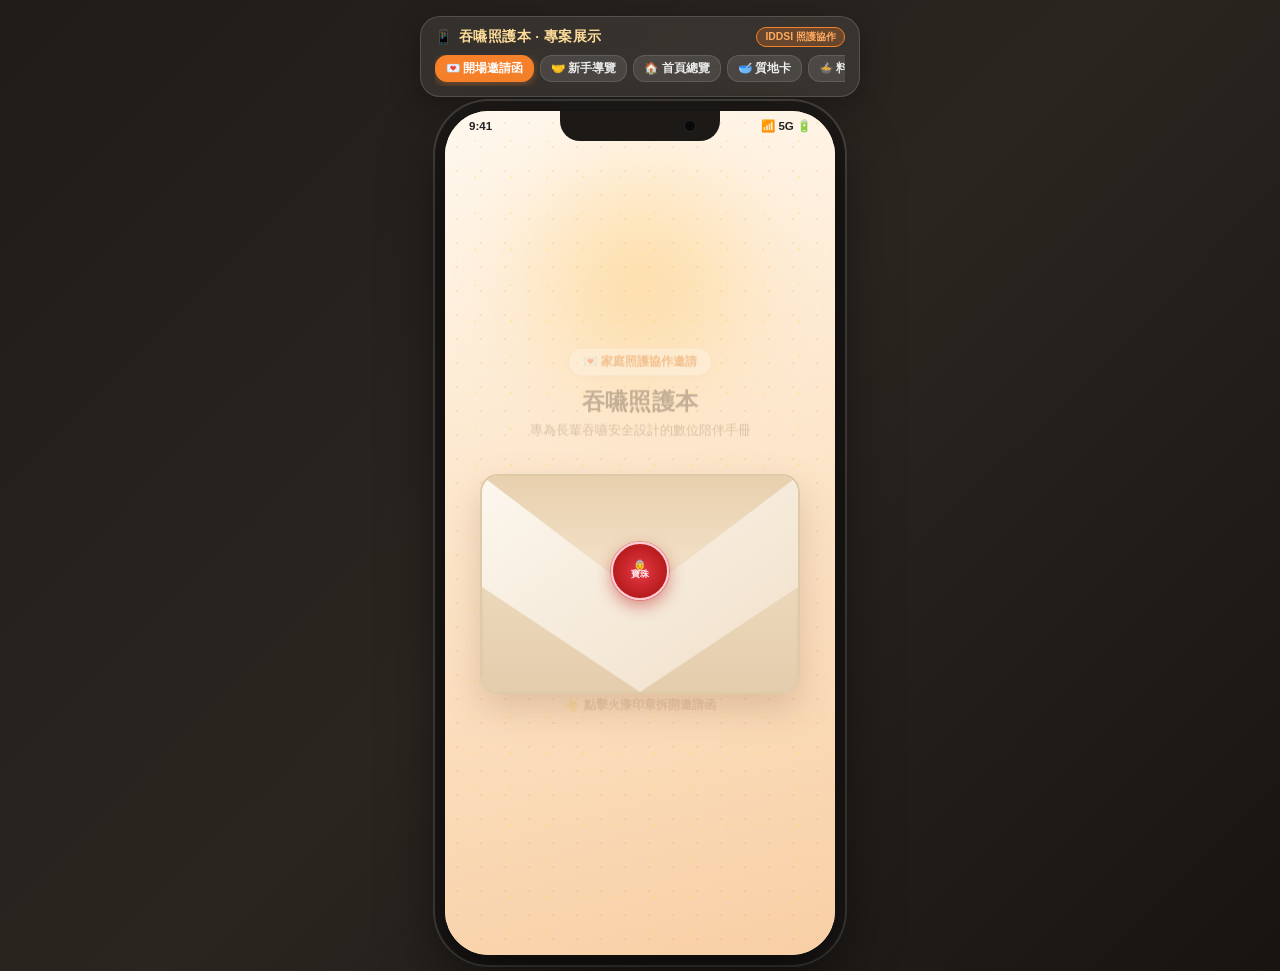
==== index.html @ 3f758e62 "feat: add 3D caregiver invitation animation and showcase toolbar" ====
<!doctype html>
<html lang="zh-TW">
<head>
  <meta charset="utf-8">
  <meta http-equiv="refresh" content="0; url=./吞嚥照護本/index.html">
  <title>吞嚥照護本</title>
  <style>
    body { font-family: -apple-system, BlinkMacSystemFont, "Segoe UI", Roboto, sans-serif; display: flex; justify-content: center; align-items: center; min-height: 100vh; background: #1c1917; color: #fff; margin: 0; }
    .card { text-align: center; padding: 32px; background: rgba(255,255,255,0.08); border-radius: 20px; border: 1px solid rgba(255,255,255,0.15); }
    a { color: #f6812a; text-decoration: none; font-weight: bold; }
  </style>
</head>
<body>
  <div class="card">
    <h2>📱 正在載入《吞嚥照護本》...</h2>
    <p>若未自動跳轉，請點擊 <a href="./吞嚥照護本/index.html">此處開啟應用程式</a></p>
  </div>
</body>
</html>
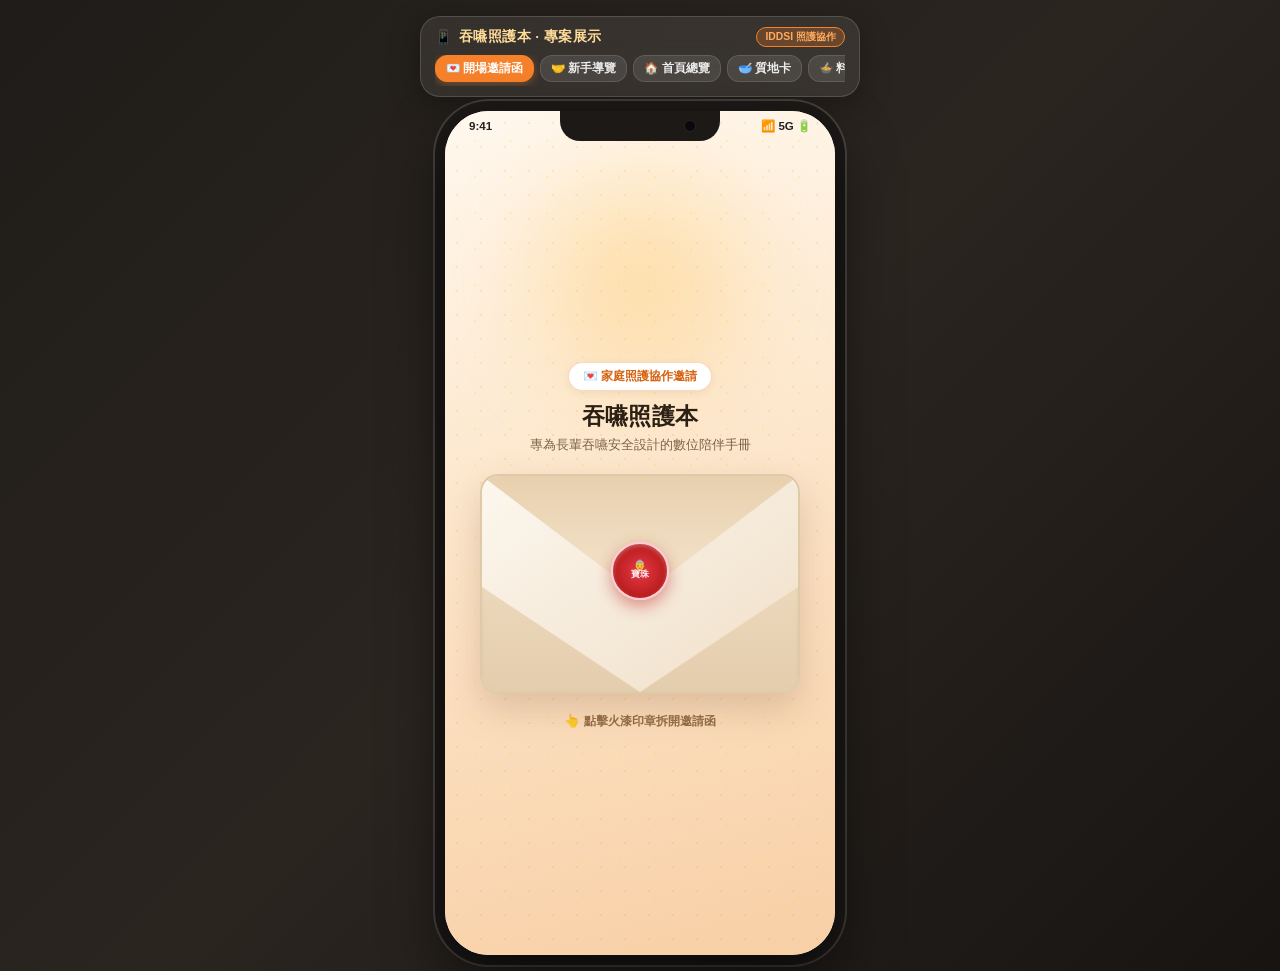
==== commit 8b9af1c7: "feat: 直接將吞嚥照護本應用程式置於根目錄，點開連結立即使用" ====
--- a/index.html
+++ b/index.html
@@ -1,19 +1,1186 @@
-<!doctype html>
-<html lang="zh-TW">
-<head>
-  <meta charset="utf-8">
-  <meta http-equiv="refresh" content="0; url=./吞嚥照護本/index.html">
-  <title>吞嚥照護本</title>
-  <style>
-    body { font-family: -apple-system, BlinkMacSystemFont, "Segoe UI", Roboto, sans-serif; display: flex; justify-content: center; align-items: center; min-height: 100vh; background: #1c1917; color: #fff; margin: 0; }
-    .card { text-align: center; padding: 32px; background: rgba(255,255,255,0.08); border-radius: 20px; border: 1px solid rgba(255,255,255,0.15); }
-    a { color: #f6812a; text-decoration: none; font-weight: bold; }
-  </style>
-</head>
-<body>
-  <div class="card">
-    <h2>📱 正在載入《吞嚥照護本》...</h2>
-    <p>若未自動跳轉，請點擊 <a href="./吞嚥照護本/index.html">此處開啟應用程式</a></p>
-  </div>
-</body>
-</html>
+<!doctype html><html><head><meta charset=utf8><meta name=viewport content="width=device-width,initial-scale=1,viewport-fit=cover"><title>吞嚥照護本</title><style>:root{color-scheme:light;box-sizing:border-box;padding-top:env(safe-area-inset-top,0px);padding-bottom:env(safe-area-inset-bottom,0px)}html{scroll-padding-top:env(safe-area-inset-top,0px)}body{margin:0;padding:0;font:14px -apple-system,BlinkMacSystemFont,sans-serif;background:#201e1b;color:#141413}img{max-width:100%}[hidden]:not([hidden=until-found i]){display:none!important}
+  :root{
+    --page-bg:#1e1b18; --bg:#fef6ee; --card:#ffffff; --ink:#1c1c1c; --sub:#6b7280;
+    --accent:#f6812a; --accent-d:#d6620f; --yellow:#fddb00; --yellow-d:#f5c400;
+    --line:#e5e7eb; --teal:#12b8a6; --gold:#eab308;
+  }
+  *{box-sizing:border-box;}
+  body{margin:0;font-family:"PingFang TC","Microsoft JhengHei",sans-serif;background:linear-gradient(135deg, #1f1c19 0%, #2b2520 50%, #171412 100%);min-height:100vh;display:flex;flex-direction:column;align-items:center;padding:16px;color:var(--ink);}
+  
+  /* ---- Showcase Header Bar ---- */
+  .showcase-header{width:100%;max-width:440px;margin-bottom:14px;background:rgba(255,255,255,.08);backdrop-filter:blur(16px);-webkit-backdrop-filter:blur(16px);border:1px solid rgba(255,255,255,.15);border-radius:20px;padding:10px 14px;color:#fff;box-shadow:0 8px 32px rgba(0,0,0,.3);}
+  .sc-top{display:flex;align-items:center;justify-content:space-between;margin-bottom:8px;}
+  .sc-title{font-size:.85rem;font-weight:800;letter-spacing:.5px;display:flex;align-items:center;gap:6px;color:#ffdd99;}
+  .sc-badge{background:rgba(246,129,42,.25);border:1px solid var(--accent);color:#ffaa5e;font-size:.65rem;padding:2px 8px;border-radius:10px;font-weight:700;}
+  .sc-nav{display:flex;gap:6px;overflow-x:auto;padding-bottom:4px;-webkit-overflow-scrolling:touch;}
+  .sc-btn{flex:0 0 auto;background:rgba(255,255,255,.1);border:1px solid rgba(255,255,255,.12);color:#eee;font-size:.72rem;padding:5px 10px;border-radius:12px;cursor:pointer;transition:all .2s;font-weight:600;}
+  .sc-btn:hover,.sc-btn.active{background:var(--accent);border-color:var(--accent);color:#fff;box-shadow:0 2px 8px rgba(246,129,42,.4);}
+
+  /* ---- Phone Device Mockup ---- */
+  .phone{width:390px;max-width:100%;height:844px;background:var(--bg);border-radius:44px;box-shadow:0 25px 60px rgba(0,0,0,.6),0 0 0 10px #1c1917,0 0 0 12px rgba(255,255,255,.15);overflow:hidden;position:relative;}
+  .phone-notch{position:absolute;top:0;left:50%;transform:translateX(-50%);width:160px;height:30px;background:#1c1917;border-radius:0 0 20px 20px;z-index:50;display:flex;align-items:center;justify-content:center;}
+  .notch-cam{width:12px;height:12px;border-radius:50%;background:#09090b;margin-left:auto;margin-right:24px;border:1px solid rgba(255,255,255,.1);}
+  .phone-bar{position:absolute;top:8px;left:24px;right:24px;display:flex;justify-content:space-between;align-items:center;font-size:.72rem;font-weight:700;color:#1c1c1c;z-index:49;pointer-events:none;}
+  .phone-bar.dark-text{color:#222;}
+  .phone-bar.light-text{color:#fff;}
+
+  .screen{height:100%;overflow-y:auto;padding-bottom:96px;position:relative;-webkit-overflow-scrolling:touch;}
+  .tabbar{position:absolute;bottom:0;left:0;right:0;height:88px;background:#171717;display:flex;align-items:flex-end;padding-bottom:14px;border-radius:36px 36px 0 0;z-index:20;}
+  .tab{flex:1;display:flex;flex-direction:column;align-items:center;justify-content:center;gap:6px;font-size:.68rem;color:#fff;cursor:pointer;background:none;border:none;}
+  .tab.active{color:var(--accent);}
+  .tab.active .ic svg{stroke:var(--accent);}
+  .tab .ic{display:flex;align-items:center;justify-content:center;}
+  .tab .ic svg{width:26px;height:26px;stroke:#fff;fill:none;stroke-width:1.6;}
+  .tab-spacer{flex:0 0 76px;}
+  .tab-bump{position:absolute;left:50%;top:-24px;transform:translateX(-50%);width:140px;height:48px;background:#171717;border-radius:70px 70px 0 0;z-index:19;}
+  .fab{position:absolute;left:50%;bottom:56px;transform:translateX(-50%);width:60px;height:60px;border-radius:50%;background:var(--accent);color:#fff;font-size:1.7rem;border:none;display:flex;align-items:center;justify-content:center;cursor:pointer;z-index:21;box-shadow:0 4px 12px rgba(246,129,42,.5);transition:transform .2s;}
+  .fab:hover{transform:translateX(-50%) scale(1.06);}
+
+  /* ---- 💌 開場邀請函動畫 (Invitation Animation) ---- */
+  .inv-container{position:relative;min-height:100%;background:linear-gradient(165deg,#fff8ee 0%,#fde8ce 40%,#f8cfa5 100%);padding:44px 20px 30px;display:flex;flex-direction:column;align-items:center;justify-content:center;overflow:hidden;perspective:1000px;}
+  .inv-sparkles{position:absolute;inset:0;background-image:radial-gradient(circle,rgba(246,129,42,.15) 1.5px,transparent 1.5px),radial-gradient(circle,rgba(253,219,0,.2) 1.5px,transparent 1.5px);background-size:24px 24px,36px 36px;background-position:0 0,12px 12px;pointer-events:none;}
+  .inv-glow{position:absolute;top:20%;left:50%;transform:translate(-50%,-50%);width:320px;height:320px;background:radial-gradient(circle,rgba(255,200,100,.45) 0%,rgba(255,255,255,0) 70%);border-radius:50%;filter:blur(30px);pointer-events:none;}
+  
+  .inv-hero{text-align:center;margin-bottom:20px;z-index:2;animation:fadeInDown .8s ease forwards;}
+  .inv-tag{display:inline-flex;align-items:center;gap:6px;background:#fff;border:1px solid rgba(246,129,42,.3);color:var(--accent-d);font-size:.75rem;font-weight:800;padding:5px 14px;border-radius:30px;box-shadow:0 2px 8px rgba(0,0,0,.06);margin-bottom:10px;}
+  .inv-hero h1{margin:0 0 4px;font-size:1.45rem;font-weight:900;color:#2c2014;letter-spacing:.3px;}
+  .inv-hero p{margin:0;font-size:.82rem;color:#7c6248;}
+
+  /* 3D Envelope Component */
+  .env-stage{position:relative;width:320px;height:220px;margin-bottom:24px;z-index:5;perspective:1000px;cursor:pointer;}
+  .env-body{position:absolute;inset:0;background:linear-gradient(145deg,#fcf7ee 0%,#f0dfc8 100%);border-radius:18px;border:2px solid #dfcaa8;box-shadow:0 15px 35px rgba(138,97,66,.25),inset 0 1px 0 #fff;z-index:2;overflow:visible;}
+  .env-pocket{position:absolute;left:0;right:0;bottom:0;height:140px;background:linear-gradient(180deg,#eedbbf 0%,#e4cdad 100%);border-radius:0 0 16px 16px;clip-path:polygon(0% 25%, 50% 100%, 100% 25%, 100% 100%, 0% 100%);z-index:4;box-shadow:inset 0 2px 4px rgba(0,0,0,.04);}
+  .env-flap{position:absolute;top:0;left:0;right:0;height:120px;background:linear-gradient(180deg,#e8d0ae 0%,#f5e5ce 100%);border-radius:16px 16px 0 0;clip-path:polygon(0% 0%, 100% 0%, 50% 100%);transform-origin:top center;transition:transform .8s cubic-bezier(.4,0,.2,1);z-index:6;box-shadow:0 3px 8px rgba(0,0,0,.1);}
+  .env-stage.open .env-flap{transform:rotateX(180deg);z-index:1;}
+
+  /* Wax Seal */
+  .wax-seal{position:absolute;left:50%;top:95px;transform:translate(-50%,-50%);width:58px;height:58px;background:radial-gradient(circle,#e63946 0%,#b71c1c 70%,#7f0000 100%);border-radius:50%;border:2px solid #ffccd5;box-shadow:0 6px 16px rgba(183,28,28,.45),inset 0 2px 4px rgba(255,255,255,.3);display:flex;flex-direction:column;align-items:center;justify-content:center;color:#fff;font-weight:900;font-size:1.4rem;z-index:7;transition:all .3s cubic-bezier(.175,.885,.32,1.275);animation:sealPulse 2s infinite;}
+  .wax-seal span{font-size:.58rem;font-weight:800;letter-spacing:.5px;margin-top:-2px;color:#ffebee;}
+  .env-stage:hover .wax-seal{transform:translate(-50%,-50%) scale(1.12);box-shadow:0 8px 22px rgba(183,28,28,.6);}
+  .env-stage.open .wax-seal{opacity:0;transform:translate(-50%,-50%) scale(0);pointer-events:none;}
+
+  @keyframes sealPulse{
+    0%,100%{box-shadow:0 6px 16px rgba(183,28,28,.45),0 0 0 0 rgba(230,57,70,.4);}
+    50%{box-shadow:0 8px 20px rgba(183,28,28,.55),0 0 0 10px rgba(230,57,70,0);}
+  }
+
+  /* Unfolded Invitation Letter */
+  .inv-letter-card{width:100%;max-width:340px;background:#ffffff;border-radius:24px;padding:24px 20px 20px;box-shadow:0 12px 36px rgba(100,70,40,.18),0 1px 3px rgba(0,0,0,.05);border:1px solid #faeade;position:relative;z-index:10;transform:translateY(30px);opacity:0;transition:all .8s cubic-bezier(.16,1,.3,1);display:none;}
+  .inv-stage-opened .inv-letter-card{display:block;transform:translateY(0);opacity:1;animation:slideUpCard .7s ease forwards;}
+  .inv-stage-opened .env-stage{display:none;}
+  .inv-stage-opened .inv-hero{display:none;}
+
+  .letter-stamp{position:absolute;right:18px;top:18px;width:44px;height:44px;border:1.5px dashed #f6812a;border-radius:8px;display:flex;flex-direction:column;align-items:center;justify-content:center;color:#f6812a;font-size:.6rem;font-weight:800;transform:rotate(6deg);}
+  .letter-stamp b{font-size:.9rem;}
+  .letter-to{font-size:.78rem;font-weight:800;color:#f6812a;margin-bottom:6px;display:flex;align-items:center;gap:4px;}
+  .letter-heading{font-size:1.15rem;font-weight:900;color:#1c1c1c;margin:0 0 12px;line-height:1.35;}
+  .letter-body{font-size:.82rem;color:#4b453e;line-height:1.65;background:#fdf9f4;border-radius:14px;padding:12px 14px;margin-bottom:14px;border-left:3px solid #f6812a;}
+  
+  .team-section{margin-bottom:16px;}
+  .team-title{font-size:.74rem;font-weight:800;color:#8a7765;margin-bottom:8px;}
+  .team-pills{display:flex;flex-direction:column;gap:6px;}
+  .team-pill{display:flex;align-items:center;gap:8px;background:#f7f6f3;padding:7px 10px;border-radius:12px;}
+  .team-pill .tp-av{font-size:1.1rem;}
+  .team-pill .tp-nm{font-size:.78rem;font-weight:700;color:#222;}
+  .team-pill .tp-role{font-size:.68rem;color:#888;margin-left:auto;}
+  .team-pill.founder{background:#fff3e8;border:1px solid #ffd8b8;}
+  .team-pill.founder .tp-role{color:#e75900;font-weight:700;}
+
+  .target-badge{background:linear-gradient(135deg,#fff600 0%,#ffd700 100%);border-radius:14px;padding:10px 14px;display:flex;align-items:center;justify-content:space-between;margin-bottom:16px;box-shadow:0 2px 8px rgba(218,165,32,.25);}
+  .tb-left b{display:block;font-size:.84rem;color:#3d3400;font-weight:900;}
+  .tb-left span{display:block;font-size:.68rem;color:#6b5c00;}
+  .tb-icon{font-size:1.6rem;}
+
+  .inv-actions{display:flex;flex-direction:column;gap:8px;}
+  .btn-accept{background:linear-gradient(135deg,#f6812a 0%,#e75900 100%);color:#fff;border:none;padding:13px 20px;border-radius:18px;font-size:.92rem;font-weight:800;cursor:pointer;display:flex;align-items:center;justify-content:center;gap:8px;box-shadow:0 6px 18px rgba(246,129,42,.4);transition:all .2s;}
+  .btn-accept:hover{transform:translateY(-2px);box-shadow:0 8px 24px rgba(246,129,42,.5);}
+  .btn-replay{background:none;border:1px solid #ddd;color:#777;padding:9px;border-radius:14px;font-size:.76rem;cursor:pointer;font-weight:700;}
+  .btn-replay:hover{background:#f5f5f5;color:#333;}
+
+  @keyframes fadeInDown{from{opacity:0;transform:translateY(-20px)}to{opacity:1;transform:translateY(0)}}
+  @keyframes slideUpCard{from{opacity:0;transform:translateY(40px) scale(.95)}to{opacity:1;transform:translateY(0) scale(1)}}
+
+  /* ---- 質地卡 ---- */
+  .qd-head{padding:16px 16px 10px;}
+  .qd-head .tag{color:var(--accent);font-size:.68rem;font-weight:700;margin-bottom:6px;}
+  .qd-head h2{margin:0 0 2px;font-size:1.05rem;color:var(--ink);}
+  .qd-head p{margin:0;font-size:.78rem;color:var(--sub);}
+  .qd-section-title{padding:14px 16px 0;font-size:.95rem;font-weight:700;color:var(--ink);}
+  .qd-section-sub{padding:2px 16px 0;font-size:.75rem;color:var(--sub);}
+  .split-card{display:flex;height:200px;border-radius:18px;overflow:hidden;margin:10px 16px;box-shadow:0 2px 8px rgba(0,0,0,.15);}
+  .split-half{flex:1;position:relative;cursor:pointer;display:flex;align-items:flex-end;padding:14px;border:none;text-align:left;font:inherit;}
+  .split-half .lbl{color:#fff;font-weight:800;font-size:1.02rem;text-shadow:0 1px 4px rgba(0,0,0,.5);}
+  .split-video-a{background:linear-gradient(160deg,#c8946a 0%,#8a6142 100%);}
+  .split-video-b{background:linear-gradient(160deg,#8a6142 0%,#4a3222 100%);}
+  .split-menu-a{background:linear-gradient(160deg,#d8cda0 0%,#b7ae85 100%);}
+  .split-menu-b{background:linear-gradient(160deg,#b7ae85 0%,#6f7050 100%);}
+  .split-menu-a .lbl,.split-menu-b .lbl{color:#2c2a1e;text-shadow:none;}
+  .qd-scroll{display:flex;gap:10px;overflow-x:auto;padding:10px 16px 4px;-webkit-overflow-scrolling:touch;}
+  .qd-card{flex:0 0 128px;height:158px;border-radius:24px;position:relative;overflow:hidden;cursor:pointer;border:none;padding:0;display:block;}
+  .qd-card .qd-bg{position:absolute;inset:0;}
+  .qd-card .qd-overlay{position:absolute;inset:0;background:linear-gradient(to bottom, rgba(255,255,255,.15) 0%, rgba(0,0,0,.55) 100%);}
+  .qd-card .qd-lbl{position:absolute;left:0;right:0;bottom:14px;z-index:1;color:#fff;text-align:center;padding:0 6px;}
+  .qd-card .qd-lbl b{display:block;font-size:1.05rem;font-weight:800;text-shadow:0 1px 4px rgba(0,0,0,.4);}
+  .qd-card .qd-lbl span{display:block;font-size:.66rem;margin-top:2px;text-shadow:0 1px 4px rgba(0,0,0,.4);}
+  .qd-toolkit{display:flex;gap:10px;padding:14px 16px 20px;}
+  .qd-toolkit .qd-tk-card{flex:1;height:200px;border-radius:24px;background:linear-gradient(160deg,#f3ead9 0%,#d9c9a4 100%);display:flex;align-items:center;justify-content:center;font-size:2rem;color:#a98a55;}
+
+  /* ---- 質地測定示範 detail page ---- */
+  .st-topbar{background:#e75900;color:#fff;padding:20px 16px 18px;position:relative;border-radius:0 0 30px 30px;}
+  .st-back{position:absolute;left:16px;top:18px;background:none;border:none;color:#fff;font-size:1.3rem;cursor:pointer;padding:4px 8px;}
+  .st-topbar h2{margin:0 0 10px;text-align:center;font-size:1rem;font-weight:800;}
+  .st-warn{display:flex;align-items:center;justify-content:center;gap:6px;font-size:.68rem;font-weight:700;}
+  .st-pillrow{display:flex;gap:8px;overflow-x:auto;padding:14px 16px;}
+  .st-pill{flex:0 0 auto;border:1.5px solid var(--accent);color:var(--accent);border-radius:20px;padding:8px 16px;font-size:.82rem;font-weight:700;background:var(--card);cursor:pointer;white-space:nowrap;}
+  .st-pill.active{background:var(--accent);color:#fff;}
+  .st-section{background:var(--card);border-radius:16px;margin:0 16px 16px;padding:16px;box-shadow:0 1px 4px rgba(0,0,0,.08);}
+  .st-section h3{margin:0 0 4px;font-size:.9rem;color:var(--accent);}
+  .st-section .exp{font-size:.78rem;color:var(--sub);margin:0 0 10px;}
+  .st-video-label{font-size:.82rem;font-weight:700;margin:12px 0 6px;color:var(--ink);}
+  .st-video-label:first-of-type{margin-top:0;}
+  .st-video{width:100%;aspect-ratio:16/9;border-radius:12px;background:linear-gradient(160deg,#e7dcc8 0%,#c9a876 100%);display:flex;align-items:center;justify-content:center;color:#777;font-size:.75rem;overflow:hidden;position:relative;}
+  .st-video iframe{width:100%;height:100%;border:none;border-radius:12px;}
+  .credits-footer{margin:24px 0 0;background:#e75900;border-radius:30px 30px 0 0;padding:20px 24px 28px 24px;color:#fff;position:relative;}
+  .credits-footer .cf-title{font-size:.75rem;font-weight:700;margin:0 0 12px;line-height:1.5;text-align:center;}
+  .credits-row{display:flex;align-items:flex-start;gap:8px;font-size:.75rem;font-weight:700;line-height:1.5;margin-bottom:4px;}
+  .credits-row .bar{width:4px;flex:0 0 4px;align-self:stretch;min-height:16px;background:#fff;border-radius:1px;}
+  .cf-badge{position:absolute;right:16px;bottom:12px;width:32px;height:32px;border-radius:16px;background:#fff;display:flex;align-items:center;justify-content:center;font-size:1rem;overflow:hidden;}
+  .st-video-link{display:flex;flex-direction:column;align-items:center;justify-content:center;gap:10px;width:100%;height:100%;text-decoration:none;}
+  .st-video-link .play-badge{width:54px;height:54px;border-radius:50%;background:rgba(255,255,255,.9);color:var(--accent-d);display:flex;align-items:center;justify-content:center;font-size:1.3rem;box-shadow:0 2px 8px rgba(0,0,0,.2);}
+  .st-video-link .yt-caption{font-size:.72rem;font-weight:700;color:#5a4326;}
+
+  /* ---- 示範料理 detail page ---- */
+  .mn-info{font-size:.68rem;text-align:center;opacity:.9;margin-bottom:4px;}
+  .mn-nutri{font-size:.66rem;text-align:center;opacity:.85;}
+  .mn-intro{background:var(--card);border-radius:16px;margin:0 16px 16px;padding:16px;box-shadow:0 1px 4px rgba(0,0,0,.08);font-size:.78rem;color:var(--sub);line-height:1.7;}
+  .mn-intro h3{margin:0 0 8px;font-size:.9rem;color:var(--ink);}
+  .mn-ing{font-size:.76rem;color:var(--sub);margin:0 0 10px;}
+  .mn-photo{width:100%;height:160px;border-radius:14px;background:#e5e5e5;}
+  .mn-warn{font-size:.7rem;color:var(--accent);margin:0 0 8px;line-height:1.5;}
+
+  /* ---- 自家菜 / 安心錄 shared ---- */
+  .yellow-panel{background:var(--yellow);padding:14px 16px 16px;}
+  .yp-row{display:flex;justify-content:space-between;align-items:center;}
+  .pill-white{background:#fff;border-radius:20px;padding:6px 12px;font-size:.72rem;font-weight:700;color:#222;display:inline-flex;align-items:center;gap:5px;}
+  .avatar{width:32px;height:32px;border-radius:50%;background:#fff;display:flex;align-items:center;justify-content:center;font-size:1rem;overflow:hidden;}
+  .calendar{display:grid;grid-template-columns:repeat(7,1fr);gap:4px;margin-top:10px;}
+  .cal-h{text-align:center;font-size:.62rem;color:#8a6d00;}
+  .cal-d{aspect-ratio:1;display:flex;align-items:center;justify-content:center;border-radius:8px;font-size:.75rem;cursor:pointer;border:none;background:transparent;color:#333;}
+  .cal-d.sel{background:#fff;font-weight:800;}
+  .cal-d.has::after{content:"";display:block;width:4px;height:4px;border-radius:50%;background:var(--accent);position:relative;top:9px;}
+  .today-title{font-weight:800;font-size:1rem;margin:12px 0 2px;color:#222;}
+  .today-sub{font-size:.78rem;color:#3a3226;}
+  .entry-item{display:flex;gap:10px;align-items:center;background:rgba(255,255,255,.75);border-radius:12px;padding:9px 12px;margin-top:8px;box-shadow:0 1px 3px rgba(0,0,0,.04);}
+  .entry-item .entry-badge{width:38px;height:38px;border-radius:10px;background:#fff;display:flex;align-items:center;justify-content:center;font-size:1.2rem;box-shadow:0 1px 3px rgba(0,0,0,.08);flex-shrink:0;}
+  .entry-item .who{font-size:.7rem;font-weight:700;color:#222;}
+  .entry-item .what{font-size:.74rem;color:#444;font-weight:600;}
+  .entry-item .time{margin-left:auto;font-size:.65rem;color:#666;font-weight:600;}
+
+  .form-panel{background:var(--card);border-radius:20px 20px 0 0;margin-top:-14px;position:relative;padding:16px;box-shadow:0 -2px 10px rgba(0,0,0,.08);}
+  .fp-head{display:flex;align-items:center;gap:10px;margin-bottom:12px;}
+  .fp-head .dsel{font-weight:800;font-size:1rem;color:var(--ink);}
+  .seg{display:flex;background:var(--line);border-radius:14px;padding:2px;font-size:.7rem;margin-left:auto;}
+  .seg span{padding:5px 10px;border-radius:12px;cursor:pointer;color:var(--ink);}
+  .seg span.on{background:var(--teal);color:#fff;font-weight:700;}
+  .cam-btn{width:30px;height:30px;border-radius:50%;border:1px solid var(--line);background:var(--card);display:flex;align-items:center;justify-content:center;cursor:pointer;}
+  .f-field{border:1.5px solid var(--accent);border-radius:22px;padding:9px 14px;margin-bottom:10px;display:flex;align-items:center;gap:8px;}
+  .f-field label{color:var(--accent);font-size:.8rem;font-weight:700;flex-shrink:0;}
+  .f-field input,.f-field select{border:none;outline:none;flex:1;font-size:.85rem;background:transparent;color:var(--ink);text-align:right;min-width:0;}
+  .f-field .icon-r{font-size:1rem;flex-shrink:0;}
+  .btn-primary{background:var(--accent);color:#fff;border:none;padding:11px;border-radius:14px;font-size:.86rem;font-weight:700;cursor:pointer;width:100%;}
+  .list-title{font-size:.9rem;font-weight:700;margin:16px 0 8px;color:var(--ink);}
+  .empty{text-align:center;color:var(--sub);font-size:.82rem;padding:24px 0;}
+
+  /* ---- 安心錄 last visit ---- */
+  .visit-hero{background:var(--yellow);border-radius:16px;padding:14px 16px;margin:0 16px;box-shadow:0 4px 0 var(--yellow-d);}
+  .visit-hero .vh-meta{font-size:.78rem;font-weight:800;color:#2a2200;border-bottom:1px solid rgba(0,0,0,.15);padding-bottom:8px;margin-bottom:8px;}
+  .visit-hero .vh-body{font-size:.8rem;line-height:1.6;margin-bottom:6px;color:#2a2200;}
+  .visit-hero .vh-by{font-size:.72rem;color:#5c4a00;}
+  .date-chip-row{display:flex;gap:10px;overflow-x:auto;padding:14px 16px;}
+  .date-chip{flex:0 0 78px;height:78px;border-radius:14px;background:linear-gradient(160deg,var(--yellow) 0%,var(--accent) 100%);color:#2a2200;display:flex;flex-direction:column;align-items:flex-start;justify-content:center;padding:8px 10px;cursor:pointer;}
+  .date-chip b{font-size:.68rem;}
+  .date-chip .dnum{font-size:1.3rem;font-weight:800;}
+  .date-chip .dtag{font-size:.6rem;}
+
+  /* ---- 長輩卡 ---- */
+  .elder-head{display:flex;align-items:center;gap:14px;padding:20px 16px 8px;}
+  .elder-head .photo{width:64px;height:64px;border-radius:50%;background:var(--line);flex-shrink:0;}
+  .elder-head h2{margin:0;font-size:1.15rem;color:var(--ink);}
+  .elder-head .sub-tag{font-size:.65rem;color:var(--sub);font-weight:400;margin-left:4px;}
+  .chip-small{display:inline-block;border:1px solid var(--accent);color:var(--accent);border-radius:14px;padding:3px 10px;font-size:.7rem;margin-top:6px;margin-right:6px;}
+  .care-item{display:flex;align-items:center;gap:10px;padding:10px 0;border-bottom:1px solid var(--line);}
+  .care-item .photo{width:38px;height:38px;border-radius:50%;background:var(--line);flex-shrink:0;}
+  .care-item .nm{font-size:.85rem;font-weight:700;color:var(--ink);}
+  .care-item .role{font-size:.68rem;color:var(--sub);font-weight:400;margin-left:4px;}
+  .care-item .upd{font-size:.7rem;color:var(--accent);margin-top:2px;}
+  .photo-grid{display:flex;gap:6px;overflow-x:auto;padding-bottom:4px;}
+  .photo-grid .ph{flex:0 0 100px;height:120px;border-radius:8px;background:#ccc center/cover;position:relative;}
+  .photo-grid .ph span{position:absolute;left:6px;bottom:6px;color:#fff;font-size:.65rem;text-shadow:0 1px 3px rgba(0,0,0,.7);}
+
+  .toast{position:absolute;bottom:90px;left:50%;transform:translateX(-50%);background:#222;color:#fff;padding:8px 16px;border-radius:20px;font-size:.78rem;z-index:60;opacity:0;transition:opacity .2s;pointer-events:none;}
+  .toast.show{opacity:1;}
+
+  /* ---- Onboarding ---- */
+  .onboard-wrap{position:relative;height:100%;background:linear-gradient(190deg,#fffcac 10%,#fff600 49%,#ddb23b 106%);display:flex;flex-direction:column;align-items:center;justify-content:flex-end;overflow:hidden;}
+  .onboard-illust{flex:1;display:flex;align-items:center;justify-content:center;font-size:7rem;padding-top:40px;}
+  .onboard-card{background:#f9f9f9;border-radius:50px 50px 0 0;box-shadow:inset 0 5px 10px 3px rgba(0,0,0,.05);width:100%;padding:40px 24px 56px;text-align:center;position:relative;}
+  .onboard-card h2{margin:0 0 8px;font-size:1.6rem;font-weight:800;color:#000;}
+  .onboard-card p{margin:0;font-size:1.05rem;color:#999;}
+  .onboard-dots{display:flex;gap:6px;justify-content:center;margin-top:22px;}
+  .onboard-dots span{width:8px;height:8px;border-radius:4px;background:#ddd;display:inline-block;}
+  .onboard-dots span.on{width:24px;background:#f9b600;}
+  .onboard-next{position:absolute;right:20px;bottom:24px;background:#474747;color:#fff;border:none;border-radius:100px;padding:10px 18px;font-size:.78rem;cursor:pointer;}
+  .onboard-next.last{background:#000;}
+
+  /* ---- Home ---- */
+  .home-hero{background:#fff600;border-radius:0 0 41px 41px;padding:24px 16px 60px;position:relative;}
+  .home-toprow{display:flex;align-items:center;gap:6px;font-size:.85rem;font-weight:700;color:#000;}
+  .home-toprow .chev{font-size:.7rem;color:#555;}
+  .home-date{font-size:1.4rem;font-weight:800;color:#000;margin:14px 0 2px;}
+  .home-greet{font-size:1.15rem;font-weight:800;color:#000;margin:0 0 16px;}
+  .home-cta{display:flex;flex-direction:column;gap:8px;width:62%;}
+  .home-cta button{background:#fff;border-radius:18px;padding:9px 14px;font-size:.8rem;font-weight:700;text-align:left;cursor:pointer;display:flex;align-items:center;gap:6px;}
+  .home-cta button.meal{border:1px solid #ff5100;color:#ff5100;}
+  .home-cta button.visit{border:1px solid #c7c000;color:#c7c000;}
+  .home-level{position:absolute;right:16px;bottom:16px;text-align:right;color:#c7c000;}
+  .home-level .lv-lbl{font-size:.72rem;font-weight:700;}
+  .home-level .lv-num{font-size:2rem;font-weight:800;line-height:1;}
+  .home-level .lv-tail{font-size:.72rem;font-weight:700;}
+  .home-level .lv-bowl{font-size:2.6rem;margin-top:2px;}
+  .home-logs{padding:0 16px;margin-top:-30px;position:relative;z-index:2;}
+  .log-card{border-radius:41px;padding:18px 16px;display:flex;gap:12px;margin-bottom:12px;}
+  .log-card.current{background:#f5f5f5;}
+  .log-card.past{background:rgba(245,245,245,.6);}
+  .log-date{flex:0 0 52px;text-align:center;}
+  .log-date .dn{font-size:1.8rem;font-weight:800;color:#676767;line-height:1;}
+  .log-date .dm{font-size:.85rem;color:#ddd;font-weight:700;}
+  .log-rows{flex:1;display:flex;flex-direction:column;gap:6px;}
+  .log-badge{align-self:flex-start;background:#ff5100;color:#fff;font-size:.65rem;font-weight:700;border-radius:10px;padding:3px 8px;margin-bottom:2px;}
+  .log-row{background:rgba(255,255,255,.85);border-radius:23px;padding:9px 12px;font-size:.75rem;font-weight:700;color:#333;display:flex;align-items:center;gap:6px;}
+  .log-card.past .log-row{background:rgba(255,255,255,.6);}
+</style></head><body>
+
+<!-- 🌟 全專案展示導覽列 (Showcase Controller) -->
+<div class="showcase-header">
+  <div class="sc-top">
+    <div class="sc-title"><span>📱</span> 吞嚥照護本 · 專案展示</div>
+    <div class="sc-badge">IDDSI 照護協作</div>
+  </div>
+  <div class="sc-nav" id="showcaseNav">
+    <button class="sc-btn active" data-sc="invitation">💌 開場邀請函</button>
+    <button class="sc-btn" data-sc="onboard">🤝 新手導覽</button>
+    <button class="sc-btn" data-sc="home">🏠 首頁總覽</button>
+    <button class="sc-btn" data-sc="texture">🥣 質地卡</button>
+    <button class="sc-btn" data-sc="menu-5">🍲 料理示範</button>
+    <button class="sc-btn" data-sc="meal">🍳 自家菜</button>
+    <button class="sc-btn" data-sc="visit">📋 安心錄</button>
+    <button class="sc-btn" data-sc="elder">👵 長輩卡</button>
+  </div>
+</div>
+
+<!-- 📱 手機模擬外框 -->
+<div class="phone">
+  <div class="phone-notch"><div class="notch-cam"></div></div>
+  <div class="phone-bar" id="phoneBar">
+    <span>9:41</span>
+    <span style="display:flex;gap:4px;align-items:center;">📶 5G 🔋</span>
+  </div>
+  <div class="screen" id="screen"></div>
+  <div class="tab-bump"></div>
+  <div class="fab" id="fab">＋</div>
+  <div class="tabbar" id="tabbar">
+    <button class="tab" data-tab="texture">
+      <span class="ic"><svg viewBox="0 0 24 24"><rect x="2" y="4" width="20" height="16" rx="3"/><path d="M9 4v16M4 9h5M4 15h5"/><path d="M13 9l4 3-4 3z"/></svg></span>質地卡
+    </button>
+    <button class="tab" data-tab="meal">
+      <span class="ic"><svg viewBox="0 0 24 24"><path d="M12 3a3 3 0 0 1 3 3v6a3 3 0 0 1-6 0V6a3 3 0 0 1 3-3z"/><path d="M6 11a6 6 0 0 0 12 0M12 17v4"/></svg></span>自家菜
+    </button>
+    <div class="tab-spacer"></div>
+    <button class="tab" data-tab="visit">
+      <span class="ic"><svg viewBox="0 0 24 24"><circle cx="12" cy="12" r="9"/><path d="M9 8v4a3 3 0 0 0 6 0V8"/><circle cx="6.5" cy="15.5" r="1"/></svg></span>安心錄
+    </button>
+    <button class="tab" data-tab="elder">
+      <span class="ic"><svg viewBox="0 0 24 24"><circle cx="12" cy="8" r="4"/><path d="M4 20c0-4 4-6 8-6s8 2 8 6"/></svg></span>長輩卡
+    </button>
+  </div>
+  <div class="toast" id="toast"></div>
+</div>
+
+<script>
+/* ---------------- data / storage ---------------- */
+const STORE_MEALS = "ansimjia_meals";
+const STORE_VISITS = "ansimjia_visits";
+const PATIENT = { name:"陳寶珠", age:78, level:"Level 4以下" };
+
+function loadMeals(){ try{ return JSON.parse(localStorage.getItem(STORE_MEALS)||"[]"); }catch(e){ return []; } }
+function saveMeals(arr){ try{ localStorage.setItem(STORE_MEALS, JSON.stringify(arr)); }catch(e){} }
+function loadVisits(){ try{ return JSON.parse(localStorage.getItem(STORE_VISITS)||"[]"); }catch(e){ return []; } }
+function saveVisits(arr){ try{ localStorage.setItem(STORE_VISITS, JSON.stringify(arr)); }catch(e){} }
+
+function seedIfEmpty(){
+  if(loadMeals().length===0){
+    saveMeals([{id:1, date: fmt(new Date()), time:"10:03", who:"阿妮", name:"一杯燕麥", cat:"drink"}]);
+  }
+  if(loadVisits().length===0){
+    saveVisits([{id:1, date:"2026-08-20", time:"10:33", clinic:"台北醫院", doctor:"陳醫師",
+       note:"評估吞嚥功能穩定，建議持續Level 5質地，三個月後複診。", recorder:"阿妮 看護"}]);
+  }
+}
+function fmt(d){ const p=n=>String(n).padStart(2,"0"); return `${d.getFullYear()}-${p(d.getMonth()+1)}-${p(d.getDate())}`; }
+function uid(){ return Date.now()+Math.floor(Math.random()*1000); }
+
+/* ---------------- 質地測定示範 內容資料 ---------------- */
+const SELF_TEST_DATA = {
+  "12": {
+    title: "Level 1-2．質地測定示範",
+    warn: "工具包並未提供針筒，需自行至藥局購買10毫升針筒。",
+    sections: [
+      { key:"step", pill:"步驟教學", heading:"步驟教學", videos:[{label:null, videoId:"ZAgWRgrYxpQ"}] },
+      { key:"l1", pill:"Level 1", heading:"Level 1", exp:"範例：優酪乳、桂格喝的燕麥",
+        videos:[{label:"優酪乳", videoId:"na2gVQXbpEU"},{label:"喝的貴格燕麥", videoId:"C4ozJu4w994"}] },
+      { key:"l2", pill:"Level 2", heading:"Level 2", exp:"範例：酪梨牛奶、果菜汁加增稠劑",
+        videos:[{label:"酪梨牛奶", videoId:"RKBnwPXRSU0"},{label:"果菜汁加增稠劑", videoId:"MyJ1kkomUUY"}] }
+    ]
+  },
+  "3": {
+    title: "Level 3．質地測定示範",
+    warn: "工具包並未提供針筒，需自行至藥局購買10毫升針筒。",
+    sections: [
+      { key:"step", pill:"步驟教學", heading:"步驟教學", videos:[{label:null}] },
+      { key:"fruit", pill:"果漿", heading:"果漿", exp:"滴管測試、叉子滴落測試",
+        videos:[{label:"滴管測試"},{label:"叉子滴落測試"}] },
+      { key:"jelly", pill:"燒仙草", heading:"燒仙草", exp:"滴管測試、叉子滴落測試",
+        videos:[{label:"滴管測試"},{label:"叉子滴落測試"}] }
+    ]
+  },
+  "4": { title:"Level 4．質地測定示範", warn:"叉子滴落測試：食物應可通過測試不滴落。",
+    sections:[{ key:"step", pill:"步驟教學", heading:"步驟教學", videos:[{label:null}] }] },
+  "5": { title:"Level 5．質地測定示範", warn:"湯匙傾斜測試：食物應能保持形狀不易散開。",
+    sections:[{ key:"step", pill:"步驟教學", heading:"步驟教學", videos:[{label:null}] }] },
+  "6": { title:"Level 6．質地測定示範", warn:"叉子壓力檢測：食物應可用叉子輕鬆壓碎。",
+    sections:[{ key:"step", pill:"步驟教學", heading:"步驟教學", videos:[{label:null}] }] }
+};
+
+/* ---------------- onboarding & invitation ---------------- */
+const ONBOARD_KEY = "ansimjia_onboarded";
+const ONBOARD_SLIDES = [
+  { emoji:"🤝", title:"溫暖陪伴", sub:"安心陪伴，不再單打獨鬥" },
+  { emoji:"🎬", title:"專業分級", sub:"專業依據影片，不再憑感覺" },
+  { emoji:"📖", title:"紀錄無憂", sub:"紀錄不遺忘，回顧看得見" }
+];
+
+/* ---------------- state ---------------- */
+const state = { 
+  tab: "invitation", 
+  mealSelDate: fmt(new Date()), 
+  textureView: "list", 
+  selftestKey: null, 
+  onboardStep: 1,
+  invitationOpen: false
+};
+
+function toast(msg){
+  const el = document.getElementById("toast");
+  el.textContent = msg;
+  el.classList.add("show");
+  setTimeout(()=>el.classList.remove("show"), 1600);
+}
+
+/* ---------------- render dispatcher ---------------- */
+function render(){
+  const screen = document.getElementById("screen");
+  const tabbar = document.getElementById("tabbar");
+  const fabEl = document.getElementById("fab");
+  const bumpEl = document.querySelector(".tab-bump");
+  const phoneBar = document.getElementById("phoneBar");
+
+  // Phone status bar color matching
+  if(phoneBar){
+    phoneBar.className = (state.tab==="onboard" || state.tab==="home" || state.tab==="invitation") ? "phone-bar dark-text" : "phone-bar light-text";
+  }
+
+  // Update showcase active button
+  document.querySelectorAll(".sc-btn").forEach(btn=>{
+    const sc = btn.dataset.sc;
+    let isActive = false;
+    if(sc === "invitation" && state.tab === "invitation") isActive = true;
+    else if(sc === "onboard" && state.tab === "onboard") isActive = true;
+    else if(sc === "home" && state.tab === "home") isActive = true;
+    else if(sc === "texture" && state.tab === "texture" && state.textureView === "list") isActive = true;
+    else if(sc === "menu-5" && state.tab === "texture" && state.textureView === "menu" && state.selftestKey === "5") isActive = true;
+    else if(sc === "meal" && state.tab === "meal") isActive = true;
+    else if(sc === "visit" && state.tab === "visit") isActive = true;
+    else if(sc === "elder" && state.tab === "elder") isActive = true;
+    btn.classList.toggle("active", isActive);
+  });
+
+  const isFullscreenView = (state.tab==="invitation" || state.tab==="onboard" || (state.tab==="texture" && state.textureView!=="list"));
+
+  if(state.tab==="invitation"){
+    screen.innerHTML = renderInvitation();
+    tabbar.style.display = "none";
+    if(bumpEl) bumpEl.style.display = "none";
+    fabEl.style.display = "none";
+    screen.style.paddingBottom = "0px";
+    screen.scrollTop = 0;
+    wireEvents();
+    return;
+  } else if(state.tab==="onboard"){
+    screen.innerHTML = renderOnboarding(state.onboardStep);
+    tabbar.style.display = "none";
+    if(bumpEl) bumpEl.style.display = "none";
+    fabEl.style.display = "none";
+    screen.style.paddingBottom = "0px";
+    screen.scrollTop = 0;
+    wireEvents();
+    return;
+  } else if(state.tab==="home"){
+    screen.innerHTML = renderHome();
+    tabbar.style.display = "flex";
+  } else if(state.tab==="texture" && state.textureView==="selftest"){
+    screen.innerHTML = renderSelfTestDetail(state.selftestKey);
+    tabbar.style.display = "none";
+  } else if(state.tab==="texture" && state.textureView==="menu"){
+    screen.innerHTML = renderMenuDetail(state.selftestKey);
+    tabbar.style.display = "none";
+  } else if(state.tab==="texture"){
+    screen.innerHTML = renderTexture();
+    tabbar.style.display = "flex";
+  } else if(state.tab==="meal"){
+    screen.innerHTML = renderMeal();
+    tabbar.style.display = "flex";
+  } else if(state.tab==="visit"){
+    screen.innerHTML = renderVisit();
+    tabbar.style.display = "flex";
+  } else if(state.tab==="elder"){
+    screen.innerHTML = renderElder();
+    tabbar.style.display = "flex";
+  }
+
+  if(bumpEl) bumpEl.style.display = isFullscreenView ? "none" : "block";
+  fabEl.style.display = isFullscreenView ? "none" : "flex";
+  screen.style.paddingBottom = isFullscreenView ? "0px" : "96px";
+  screen.scrollTop = 0;
+  
+  document.querySelectorAll(".tab").forEach(b=>{
+    b.classList.toggle("active", b.dataset.tab===state.tab);
+  });
+  wireEvents();
+}
+
+/* ---------------- 💌 開場邀請函 (Caregiver Invitation) ---------------- */
+function renderInvitation(){
+  const isOpen = state.invitationOpen;
+  return `
+  <div class="inv-container ${isOpen ? 'inv-stage-opened' : ''}">
+    <div class="inv-sparkles"></div>
+    <div class="inv-glow"></div>
+
+    <!-- 頂部標題（未拆信時） -->
+    <div class="inv-hero">
+      <div class="inv-tag">💌 家庭照護協作邀請</div>
+      <h1>吞嚥照護本</h1>
+      <p>專為長輩吞嚥安全設計的數位陪伴手冊</p>
+    </div>
+
+    <!-- 3D 信封主體 -->
+    <div class="env-stage ${isOpen ? 'open' : ''}" id="envelopeStage">
+      <div class="env-body">
+        <div class="env-pocket"></div>
+        <div class="env-flap"></div>
+        <div class="wax-seal" id="waxSealBtn">
+          <span>👵</span>
+          <span>寶珠</span>
+        </div>
+      </div>
+      <div style="position:absolute;bottom:-36px;left:0;right:0;text-align:center;font-size:.78rem;font-weight:800;color:#936c44;animation:fadeInDown 1s infinite alternate;">
+        👆 點擊火漆印章拆開邀請函
+      </div>
+    </div>
+
+    <!-- 展開後的邀請函卡片 -->
+    <div class="inv-letter-card">
+      <div class="letter-stamp">
+        <b>IDDSI</b>
+        <span>照護認證</span>
+      </div>
+
+      <div class="letter-to">💌 致 最關心寶珠奶奶的家人與夥伴</div>
+      <h2 class="letter-heading">邀請您加入《陳寶珠奶奶》的吞嚥照護團隊</h2>
+
+      <div class="letter-body">
+        照顧長輩的每一餐，都是我們最深的牽掛與愛。<br><br>
+        誠摯邀請您一同使用<b>《吞嚥照護本》</b>，共同記錄每日餐食質地、觀看專業 IDDSI 分級示範影片、掌握門診醫囑叮嚀，陪伴奶奶安心進食每一天！
+      </div>
+
+      <!-- 目標質地 -->
+      <div class="target-badge">
+        <div class="tb-left">
+          <b>陳寶珠奶奶 · 目前目標質地</b>
+          <span>Level 4 糊狀 / 軟質飲食（一口量）</span>
+        </div>
+        <div class="tb-icon">🍲</div>
+      </div>
+
+      <!-- 照護團隊列表 -->
+      <div class="team-section">
+        <div class="team-title">👥 協作成員（共 3 位已加入）</div>
+        <div class="team-pills">
+          <div class="team-pill founder">
+            <span class="tp-av">👩‍⚕️</span>
+            <span class="tp-nm">阿妮</span>
+            <span class="tp-role">看護（邀請發起人）</span>
+          </div>
+          <div class="team-pill">
+            <span class="tp-av">👩</span>
+            <span class="tp-nm">王麗麗</span>
+            <span class="tp-role">大女兒（已加入）</span>
+          </div>
+          <div class="team-pill">
+            <span class="tp-av">🧔</span>
+            <span class="tp-nm">王大樹</span>
+            <span class="tp-role">二兒子（已加入）</span>
+          </div>
+        </div>
+      </div>
+
+      <!-- 操作按鈕 -->
+      <div class="inv-actions">
+        <button class="btn-accept" id="btnAcceptInvitation">
+          <span>✨ 接受邀請 · 進入照護本</span>
+          <span>➔</span>
+        </button>
+        <button class="btn-replay" id="btnReplayInvitation">
+          <span>🔁 重新體驗拆信動畫</span>
+        </button>
+      </div>
+    </div>
+  </div>`;
+}
+
+/* ---------------- Onboarding ---------------- */
+function renderOnboarding(step){
+  const s = ONBOARD_SLIDES[step-1];
+  const isLast = step===ONBOARD_SLIDES.length;
+  return `
+  <div class="onboard-wrap">
+    <div class="onboard-illust">${s.emoji}</div>
+    <div class="onboard-card">
+      <h2>${s.title}</h2>
+      <p>${s.sub}</p>
+      <div class="onboard-dots">${ONBOARD_SLIDES.map((_,i)=>`<span class="${i+1===step?"on":""}"></span>`).join("")}</div>
+      <button class="onboard-next ${isLast?"last":""}" id="onboardNext">${isLast? "開始紀錄" : "下一頁"}</button>
+    </div>
+  </div>`;
+}
+
+/* ---------------- Home（主頁） ---------------- */
+function renderHome(){
+  const d = new Date();
+  const dateStr = `${d.getFullYear()} / ${String(d.getMonth()+1).padStart(2,"0")} / ${String(d.getDate()).padStart(2,"0")}`;
+  const allMeals = loadMeals();
+  const byDate = {};
+  allMeals.forEach(m=>{ (byDate[m.date]=byDate[m.date]||[]).push(m); });
+  const dates = Object.keys(byDate).sort((a,b)=>b.localeCompare(a)).slice(0,2);
+  const cardDates = dates.length? dates : [fmt(d)];
+  const MON = ["JAN","FEB","MAR","APR","MAY","JUN","JUL","AUG","SEP","OCT","NOV","DEC"];
+  return `
+  <div class="home-hero">
+    <div class="home-toprow">陳寶珠的吞嚥照護本 <span class="chev">▾</span></div>
+    <div class="home-date">${dateStr}</div>
+    <div class="home-greet">早安！阿嬤今天吃飯了嗎？</div>
+    <div class="home-cta">
+      <button class="meal" data-goto="home-meal">＋ 餐食紀錄</button>
+      <button class="visit" data-goto="home-visit">＋ 診斷回顧</button>
+    </div>
+    <div class="home-level">
+      <div class="lv-lbl">寶珠阿嬤可以吃</div>
+      <div class="lv-num">Level 4</div>
+      <div class="lv-tail">以下</div>
+      <div class="lv-bowl">🍲</div>
+    </div>
+  </div>
+  <div class="home-logs">
+    ${cardDates.map((dt,i)=>{
+      const items = byDate[dt]||[];
+      const dobj = new Date(dt+"T00:00:00");
+      const rows = items.length
+        ? items.slice(0,3).map(it=>`<div class="log-row">🍽 ${it.name}</div>`)
+        : (i===0
+            ? [`<div class="log-row">🍚 地瓜粥</div>`,`<div class="log-row">💧 1200ml</div>`,`<div class="log-row">🕒 早餐、午餐</div>`]
+            : [`<div class="log-row">🍚 南瓜燉飯</div>`,`<div class="log-row">💧 950ml</div>`]);
+      return `
+      <div class="log-card ${i===0?"current":"past"}">
+        <div class="log-date"><div class="dn">${String(dobj.getDate()).padStart(2,"0")}</div><div class="dm">${MON[dobj.getMonth()]}</div></div>
+        <div class="log-rows">
+          ${i===0? `<div class="log-badge">回診日</div>` : ""}
+          ${rows.join("")}
+        </div>
+      </div>`;
+    }).join("")}
+  </div>`;
+}
+
+/* ---------------- 質地卡 ---------------- */
+const IMG_LOGO = "[data-uri]";
+const IMG_TOOLKIT = "[data-uri]";
+const IMG_MENU7 = "[data-uri]";
+const IMG_MENU6 = "[data-uri]";
+const IMG_MENU5 = "[data-uri]";
+const IMG_LEVEL6 = "[data-uri]";
+const IMG_LEVEL5 = "[data-uri]";
+const IMG_LEVEL4 = "[data-uri]";
+const IMG_LEVEL3 = "[data-uri]";
+const IMG_SYRINGE = "[data-uri]